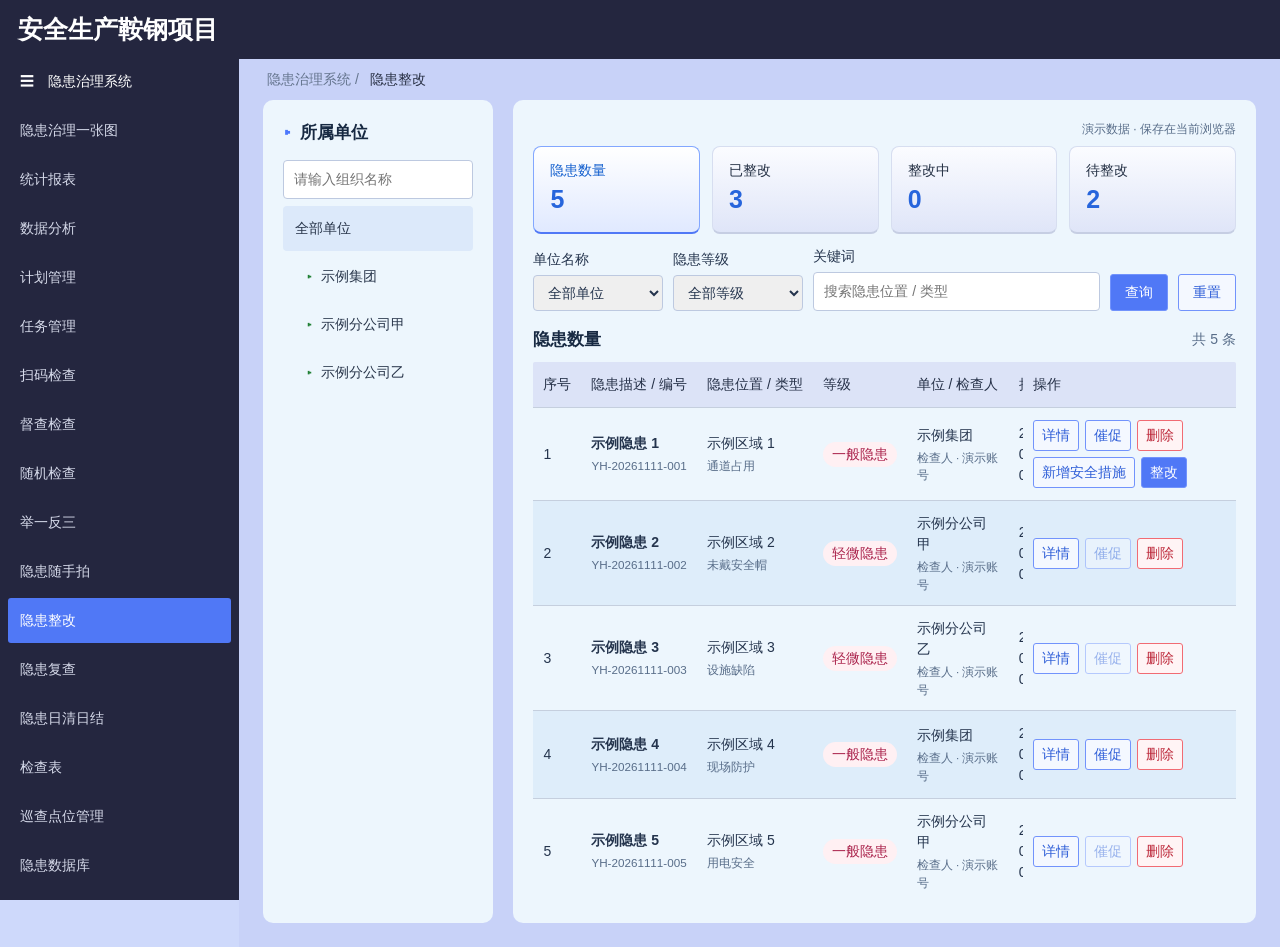
==== rectification/index.html @ 39a8e81f "Publish hazard rectification and review prototype" ====
<!doctype html>
<html lang="zh-CN">
<head>
<meta charset="utf-8">
<meta name="viewport" content="width=device-width, initial-scale=1">
<title>隐患整改与复查 · 安全生产鞍钢项目</title>
<link rel="stylesheet" href="style.css">
<link rel="stylesheet" href="hazard.css">
<script type="module" src="hazard.js"></script>
</head>
<body>
<header><strong>安全生产鞍钢项目</strong></header>
<aside aria-label="系统菜单">
  <div class="system">☰　隐患治理系统</div>
  <span>隐患治理一张图</span><span>统计报表</span><span>数据分析</span><span>计划管理</span>
  <span>任务管理</span><span>扫码检查</span><span>督查检查</span><span>随机检查</span>
  <span>举一反三</span><span>隐患随手拍</span>
  <a id="fixMenu" href="hazard.html">隐患整改</a>
  <a id="reviewMenu" href="hazard-review.html">隐患复查</a>
  <span>隐患日清日结</span><span>检查表</span><span>巡查点位管理</span><span>隐患数据库</span>
</aside>
<main>
  <div class="crumb">隐患治理系统 / <span id="pageName"></span></div>
  <nav class="mobile-menu" aria-label="隐患治理"><a href="hazard.html">隐患整改</a><a href="hazard-review.html">隐患复查</a></nav>
  <div class="ledger-layout">
  <section class="org-panel" aria-labelledby="orgTitle">
    <h2 id="orgTitle">所属单位</h2>
    <input id="orgSearch" type="search" placeholder="请输入组织名称" aria-label="搜索所属单位">
    <div id="orgList"></div>
  </section>
  <section class="workspace">
    <span id="connection" role="status">正在连接</span>
    <div id="summary" class="summary"></div>
    <form id="filters" class="filters">
      <label>单位名称<select name="unit"><option value="">全部单位</option></select></label>
      <label>隐患等级<select name="level"><option value="">全部等级</option><option>轻微隐患</option><option>一般隐患</option><option>重大隐患</option></select></label>
      <label class="keyword">关键词<input name="keyword" type="search" placeholder="搜索隐患位置 / 类型"></label>
      <button type="submit" class="primary">查询</button><button type="reset">重置</button>
    </form>
    <div class="list-heading"><h2 id="listTitle">待整改</h2><div><button id="batch" hidden>批量复查</button><span id="total"></span></div></div>
    <div id="records" class="table-wrap"></div>
  </section>
  </div>
</main>
<dialog id="editor" aria-labelledby="dialogTitle"><div id="dialogBody"></div></dialog>
<div id="notice" role="status" hidden></div>
</body>
</html>
---- rectification/style.css ----
*{box-sizing:border-box}
body{margin:0;background:#c7d3fa;color:#252941;font:15px/1.5 "PingFang SC","Microsoft YaHei",sans-serif}
header{height:62px;background:#24273f;color:white;display:flex;align-items:center;justify-content:space-between;padding:0 24px}
header strong{font-size:24px}header span{font-size:14px}
aside{position:fixed;inset:62px auto 0 0;width:240px;background:#24273f;color:#d6daea}
aside>*{display:block;padding:13px 20px;color:inherit;text-decoration:none}
aside .system{color:#fff}aside a[aria-current]{background:#4a72fa;color:#fff}
main{margin-left:240px;padding:15px;min-height:calc(100vh - 62px)}
.crumb{color:#536481;margin-bottom:12px}
nav{display:flex;gap:6px}nav button{border-radius:9px 9px 0 0;background:#ebf4ff;color:#273850;padding:9px 20px}
nav button[aria-pressed=true],button.primary{background:#4b70f9;color:#fff}
button{font:inherit;cursor:pointer;border:0;border-radius:4px;padding:7px 14px;background:#eaf0ff;color:#244abc}
button:disabled{opacity:.5;cursor:default}
#content{background:white;padding:24px;min-height:380px}
.toolbar,.actions,.dialog-heading{display:flex;align-items:center;justify-content:space-between;gap:12px}
.toolbar{margin-bottom:20px}.toolbar h1,.dialog-heading h2{font-size:19px;margin:0}
.toolbar p{margin:4px 0 0;color:#566784}
.table-wrap{overflow:auto}table{border-collapse:collapse;width:100%;text-align:left}
th,td{padding:12px 14px}th{background:#b6c7ed;white-space:nowrap}
tbody tr:nth-child(even){background:#e0edfc}.empty{text-align:center;color:#566784;padding:35px}
dialog{width:min(760px,94vw);border:1px solid #e4e8f1;border-radius:6px;padding:20px;color:#303133;max-height:90vh}
.dialog-heading {
  min-height: 50px;
  margin: -20px -20px 16px;
  padding: 0 12px 0 20px;
  border-bottom: 1px solid #e4e8f1;
}
.dialog-heading h2 { font-size: 16px; font-weight: 600; }
.dialog-heading .dialog-close {
  display: grid;
  place-items: center;
  flex: 0 0 32px;
  width: 32px;
  height: 32px;
  padding: 0;
  background: transparent;
  color: #60656f;
  font-size: 22px;
  line-height: 1;
}
.dialog-heading .dialog-close:hover { background: #edf2ff; color: #4b70f9; }
.dialog-heading .dialog-close:focus-visible { outline: 2px solid #4b70f9; outline-offset: 1px; }
dialog::backdrop{background:#161e3d80}
form{margin-top:18px}
.fields{display:grid;grid-template-columns:1fr 1fr;gap:14px}
label{display:grid;gap:5px}label.full{grid-column:1/-1}
input,select{width:100%;min-width:0;padding:8px 10px;border:1px solid #bdc9e0;border-radius:4px;font:inherit;color:inherit}
.lookup{display:flex;gap:8px}.lookup button{white-space:nowrap}
.actions{justify-content:flex-end;margin-top:20px}
.hint{color:#566784}.error{color:#b52222}
.card{margin-top:16px;border:2px solid #207ba5;overflow-wrap:anywhere}
.card h3{margin:0;padding:14px;text-align:center;font-size:22px}
.card-grid{display:grid;grid-template-columns:1fr 100px 1.5fr;border-block:1px solid #207ba5}
.card-grid>div,.card p{padding:12px;margin:0}.card-grid>div+div{border-left:1px solid #207ba5}
.photo{display:grid;place-items:center;background:#edf5fb;color:#546780;text-align:center}
dt{color:#546780;font-size:13px}dd{margin:3px 0 9px;font-weight:600}
#notice{position:fixed;bottom:22px;right:22px;background:#174e3e;color:white;padding:10px 16px;border-radius:5px}
@media(max-width:760px){aside{width:142px}aside>*{padding:10px}main{margin-left:142px}#content{padding:12px}.toolbar{align-items:flex-start;flex-wrap:wrap}.fields{grid-template-columns:1fr}}
@media print{body>*:not(dialog),dialog button,.dialog-heading,.actions{display:none!important}dialog{position:static;width:100%;max-width:none;border:0;margin:0;padding:0}dialog::backdrop{background:transparent}}
.card-filters { display: flex; flex-wrap: wrap; gap: 12px; align-items: flex-end; margin: 0 0 18px; }
.card-filters input { min-width: 235px; }
.card-filters select { min-width: 135px; }
.card { position: relative; }
.electronic-seal {
  position: absolute;
  right: 18px;
  bottom: 12px;
  width: 106px;
  height: 106px;
  border: 3px double #bd2424;
  border-radius: 50%;
  color: #bd2424;
  display: flex;
  flex-direction: column;
  align-items: center;
  justify-content: center;
  padding: 8px;
  text-align: center;
  line-height: 1.1;
  background: #fff8;
  transform: rotate(-12deg);
  pointer-events: none;
}
.electronic-seal span { font-size: 12px; }
.electronic-seal strong { font-size: 27px; margin: 4px 0; }
.card:has(.electronic-seal) p { min-height: 64px; padding-right: 135px; }
@media print {
  .electronic-seal { print-color-adjust: exact; }
  #dialogBody > p { display: none; }
}
.record-actions { min-width: 225px; }
.record-actions button { margin: 2px 4px 2px 0; white-space: nowrap; }
.record-status { display: inline-block; white-space: nowrap; border-radius: 4px; padding: 3px 8px; background: #eef0f5; color: #465268; }
.record-status[data-status="待审核"] { background: #fff0cb; color: #794a08; }
.record-status[data-status="审核驳回"] { background: #fce6e6; color: #a32a32; }
.record-status[data-status="有效"] { background: #def4e9; color: #185b43; }
---- rectification/hazard.css ----
:root{--border:#d7e3f3;--muted:#586d89;--blue:#176be2}
body{background:#ced9fb;color:#24344d;font-size:14px}
aside{width:212px}
main{margin-left:212px;padding:20px 24px}
.workspace{background:#eff7ff;border:1px solid #e7f0ff;border-radius:12px;padding:24px;min-height:calc(100vh - 138px)}
.heading,.list-heading{display:flex;align-items:center;justify-content:space-between;gap:12px}
.heading{margin-bottom:20px}
h1,h2,h3{margin:0;color:#172942}h1{font-size:23px}h2{font-size:17px}h3{font-size:15px}
#connection{font-size:13px;color:var(--muted);text-align:right}
#stages{border-bottom:1px solid var(--border)}
#stages button{background:transparent;border-radius:0;border-bottom:3px solid transparent}
#stages button[aria-pressed=true]{color:var(--blue);border-color:var(--blue);font-weight:600}
.summary{display:grid;grid-template-columns:repeat(2,minmax(0,1fr));gap:14px;margin:18px 0}
.metric{text-align:left;background:white;border:1px solid var(--border);border-top:3px solid #98b8e9;border-radius:8px;color:#435c7e;padding:13px 16px}
.metric[aria-pressed=true]{border-color:#81adf8;border-top-color:var(--blue);background:#f7fbff;color:#135fce}
.metric strong{display:block;font-size:25px;color:#213d66}
.filters{display:flex;flex-wrap:wrap;gap:12px;align-items:end;background:white;border:1px solid var(--border);border-radius:8px;padding:14px;margin:0}
.filters label{min-width:130px}.filters .keyword{flex:1;min-width:165px}
.list-heading{margin:20px 0 12px}.list-heading>div{display:flex;align-items:center;gap:12px;color:var(--muted)}
.table-wrap{border:1px solid var(--border);border-radius:8px;background:white}
th{background:#e1e9fb;color:#425c82;font-weight:500}
td{border-bottom:1px solid #e7eef8}tr:last-child td{border-bottom:0}
td,th{padding:12px}td small{display:block;color:var(--muted);margin-top:3px}
.row-actions{display:flex;flex-wrap:wrap;gap:6px}.row-actions button{padding:4px 8px;white-space:nowrap}.orange{color:#a65100;background:#fff0df}
.pill{display:inline-block;padding:2px 9px;border-radius:20px;background:#e7f0ff;color:#165fb9;white-space:nowrap}
.level{background:#fff0f3;color:#aa224b}.done{background:#e5f8ed;color:#146543}
button.primary{background:linear-gradient(100deg,#0879ff,#6354ef)}
button:focus-visible,input:focus-visible,select:focus-visible,textarea:focus-visible{outline:2px solid var(--blue);outline-offset:2px}
#editor{width:min(650px,100vw);max-width:100vw;height:100dvh;max-height:100dvh;margin:0 0 0 auto;border:0;border-radius:0;padding:0}
.dialog-heading{position:sticky;top:0;background:white;z-index:1;border-bottom:1px solid var(--border);padding:16px 22px}
.drawer-body{padding:18px 22px}.drawer-body form{display:grid;gap:16px}
.context{background:#eff7ff;border-radius:8px;padding:14px;overflow-wrap:anywhere}
.context p{margin:5px 0;color:var(--muted)}
textarea{resize:vertical;min-height:100px;padding:10px;border:1px solid #bdc9e0;border-radius:6px;font:inherit}
.count{text-align:right;color:var(--muted);font-size:12px}
.required{color:#bd2244}fieldset{border:1px solid var(--border);border-radius:6px;margin:0;min-width:0}
input[type=checkbox],input[type=radio]{width:auto;accent-color:var(--blue)}
.people{max-height:235px;overflow:auto}.people label{display:flex;align-items:center;padding:9px;border-bottom:1px solid #e9eef6}.people small{margin-left:auto}
.chips,.photos{display:flex;flex-wrap:wrap;gap:8px;margin-top:6px}.chips span{padding:4px 8px;background:#edf3ff;border-radius:6px}
.photos img{width:90px;height:68px;object-fit:cover;border-radius:6px}
.history{padding-left:20px;overflow-wrap:anywhere}.history li{margin-bottom:12px;white-space:pre-wrap}
[hidden]{display:none!important}
@media(max-width:600px){
  header{height:48px;padding:0 14px;background:#2864f7}header strong{font-size:16px}header span{font-size:12px}
  aside,.crumb{display:none}main{margin:0;padding:0}.workspace{padding:14px;border:0;border-radius:0}
  h1{font-size:18px}.heading{margin-bottom:12px}.filters label{min-width:120px;flex:1}
  table,tbody,tr,td{display:block}thead{display:none}.table-wrap{background:transparent;border:0}
  tbody tr{margin-bottom:10px;padding:8px 12px;background:white!important;border:1px solid var(--border);border-radius:8px}
  td{border:0;padding:3px 0}td[data-label]::before{content:attr(data-label) '　';color:var(--muted)}
  td:first-child small{display:inline;margin-left:8px}.row-actions{justify-content:flex-end;margin-top:6px}
}

/* Ledger layout follows the existing PC hazard management screen. */
header{height:59px;background:#24263f;padding-inline:18px 34px}
header strong{font-size:25px;font-weight:800}
aside{inset:59px auto 0 0;width:239px;overflow:auto;background:#24263f;padding:0 8px}
aside>*{padding:12px 12px;margin-bottom:4px;border-radius:3px}
aside a[aria-current]{background:#5078f6}
main{margin-left:239px;padding:10px 24px 24px;background:#c8d2f8}
.crumb{margin:0 0 10px 4px;color:#65758e}.crumb span{color:#283044;margin-left:7px}
.ledger-layout{display:grid;grid-template-columns:clamp(180px,18vw,323px) minmax(0,1fr);gap:20px}
.org-panel,.workspace{background:#edf6fd;border:0;border-radius:10px;min-height:calc(100vh - 128px)}
.org-panel{padding:20px}.org-panel h2{margin-bottom:14px}
.org-panel h2::before{content:'▸';color:#4d78fc;margin-right:8px}
#orgList{display:grid;gap:3px;margin-top:7px}
#orgList button{text-align:left;background:transparent;color:#28354a;padding:12px}
#orgList button[aria-pressed=true]{background:#dce9fa}
#orgList button:not(:first-child){padding-left:23px}
#orgList button:not(:first-child)::before{content:'▸';color:#238137;margin-right:8px}
.workspace{padding:20px;min-width:0}
#connection{display:block;text-align:right;font-size:12px}
.summary{grid-template-columns:repeat(4,minmax(0,1fr));margin:8px 0 12px;gap:12px}
.summary:has(.metric:nth-child(2):last-child){grid-template-columns:repeat(2,minmax(0,1fr))}
.metric{background:linear-gradient(#fbfcff,#dfe5f8);border:1px solid #d7def0;border-bottom:2px solid #c6cee3;border-radius:8px;color:#243044}
.metric[aria-pressed=true]{background:linear-gradient(#fff,#e0e9ff);border:1px solid #83a7ff;border-bottom:2px solid #5078f6}
.metric strong{color:#2765dc}
.filters{background:transparent;border:0;padding:0;gap:10px}
.filters button,.row-actions button{border:1px solid #7293fc;background:#f4f8ff;color:#305fd8;border-radius:3px}
.filters button.primary,.row-actions button.primary{background:#5078f6;color:white}
.row-actions button.orange{border-color:#d6a15e;color:#934c00;background:#fff6e9}
.list-heading{margin:16px 0 10px}
.table-wrap{border:0;border-radius:2px;background:#edf6fd}
table{min-width:910px}
th{background:#dce3f7;color:#253047;white-space:nowrap}
td,th{border-bottom:1px solid #c5cfde;padding:12px 10px}
td{height:76px}
tbody tr:nth-child(even){background:#deedfa}
th:last-child,td:last-child{position:sticky;right:0;min-width:210px;box-shadow:-4px 0 9px #33465b12}
td:last-child{background:#edf6fd}tr:nth-child(even) td:last-child{background:#deedfa}
.mobile-menu{display:none}
@media(max-width:600px){
  header{padding-inline:12px}header strong{font-size:16px}
  main{margin:0;padding:10px}.ledger-layout{display:block}.org-panel{display:none}
  .mobile-menu{display:flex;gap:8px;margin-bottom:10px}.mobile-menu a{background:#edf6fd;padding:6px 12px;color:#244abc;text-decoration:none;border-radius:4px}
  .workspace{padding:12px}.summary{gap:6px}.metric{padding:8px}.metric strong{font-size:20px}
  table{min-width:0}td{height:auto;border:0}td:last-child{position:static;min-width:0;box-shadow:none;background:transparent!important}
  td:first-child{display:none}
}
@media(min-width:601px) and (max-width:1100px){
  aside{width:147px}aside>*{padding-inline:9px}
  main{margin-left:147px;padding-inline:12px}.ledger-layout{display:block}.org-panel{display:none}
  .workspace{padding:13px}.summary{gap:7px}.metric{padding:8px}
}
.row-actions button:disabled{opacity:.45;cursor:not-allowed}
button.danger,.row-actions button.danger{border:1px solid #f16b73;color:#bd283a;background:#fff4f5}

#editor.assignment-dialog{
  width:min(1434px,calc(100vw - 32px));height:auto;max-height:calc(100dvh - 32px);
  margin:auto;border:1px solid #e0e5ee;border-radius:5px;
}
.assignment-dialog .dialog-heading{padding:16px 24px}
.assignment-dialog .dialog-heading h2::before{content:'▸';color:#5078f6;margin-right:8px}
.assignment-dialog .drawer-body{padding:0}
.assignment-dialog .drawer-body form{margin:0;padding:18px 24px 0;gap:14px}
.selected-people{display:grid;grid-template-columns:auto minmax(0,1fr);align-items:start;gap:12px}
.selected-people>span{padding-top:6px}
.selected-people .chips{border:1px solid #d8deea;border-radius:3px;min-height:34px;padding:4px 8px;margin:0;align-items:center}
.selected-people .chips button{padding:0 4px}
.picker-grid{display:grid;grid-template-columns:minmax(150px,1fr) minmax(0,3fr);gap:10px}
.picker-units,.picker-results{border:1px solid #dddfe6;border-radius:3px;padding:10px;min-width:0}
.picker-units input,.picker-results input[type=search]{height:35px}
.picker-tabs{display:flex;flex-wrap:wrap;margin:10px -10px 4px;background:#f1f3f7}
.picker-tabs button{flex:1;padding:9px 5px;background:transparent;color:#262c35;border-radius:0;border-bottom:2px solid transparent}
.picker-tabs button[aria-pressed=true]{border-color:#24263f;font-weight:700}
#pickerUnits{display:grid;gap:3px}
#pickerUnits button{text-align:left;background:white;color:#2c3749}
#pickerUnits button[aria-pressed=true]{background:#eaf0ff;color:#214ab6}
.picker-results input[type=search]{display:block;width:min(100%,350px);margin:0 0 8px auto}
.picker-table{max-height:42vh;overflow:auto;border:1px solid #e7eaf0}
.picker-table table{display:table;min-width:565px}
.picker-table thead{display:table-header-group;position:sticky;top:0;z-index:1}
.picker-table tbody{display:table-row-group}
.picker-table tr{display:table-row}
.picker-table th,.picker-table td{display:table-cell;height:auto;padding:9px 10px;border-bottom:1px solid #e7eaf0}
.picker-table th{background:#ebeff5}
.picker-table th:last-child,.picker-table td:last-child{position:static;min-width:80px;box-shadow:none}
.picker-table tbody tr:nth-child(even),.picker-table td:last-child{background:#f7f8fb}
#pickerCount{text-align:right;margin:8px 0;color:#58677e}
.assignment-dialog .actions{position:sticky;bottom:0;background:white;border-top:1px solid #e8ebf2;margin:0 -24px;padding:10px 24px}
@media(max-width:600px){
  .picker-grid{grid-template-columns:1fr}
  .picker-units{max-height:180px;overflow:auto}
  .picker-table{max-height:30vh}
}
.scope{
  display:flex;align-items:end;gap:2px;margin:4px 0 12px;
}
.scope [role=tab]{
  --tab-fill:#edf6fd;
  position:relative;isolation:isolate;min-width:118px;min-height:38px;
  padding:7px 21px;background:transparent;color:#172333;
  border-radius:0;font-size:15px;white-space:nowrap;
}
.scope [role=tab]::before{
  content:"";position:absolute;inset:0;z-index:-1;
  background:var(--tab-fill);
  clip-path:polygon(0 100%,8% 15%,10% 5%,14% 0,86% 0,90% 5%,92% 15%,100% 100%);
}
.scope [aria-selected=false]::before{
  background:linear-gradient(72deg,var(--tab-fill) 87%,#d4e0eb);
}
.scope [aria-selected=false]:hover{--tab-fill:#e1ecff;color:#244fbc}
.scope [aria-selected=true]{--tab-fill:#5078f6;color:#fff;font-weight:600}
.scope [role=tab]:focus-visible{outline:2px solid #2952d0;outline-offset:1px}
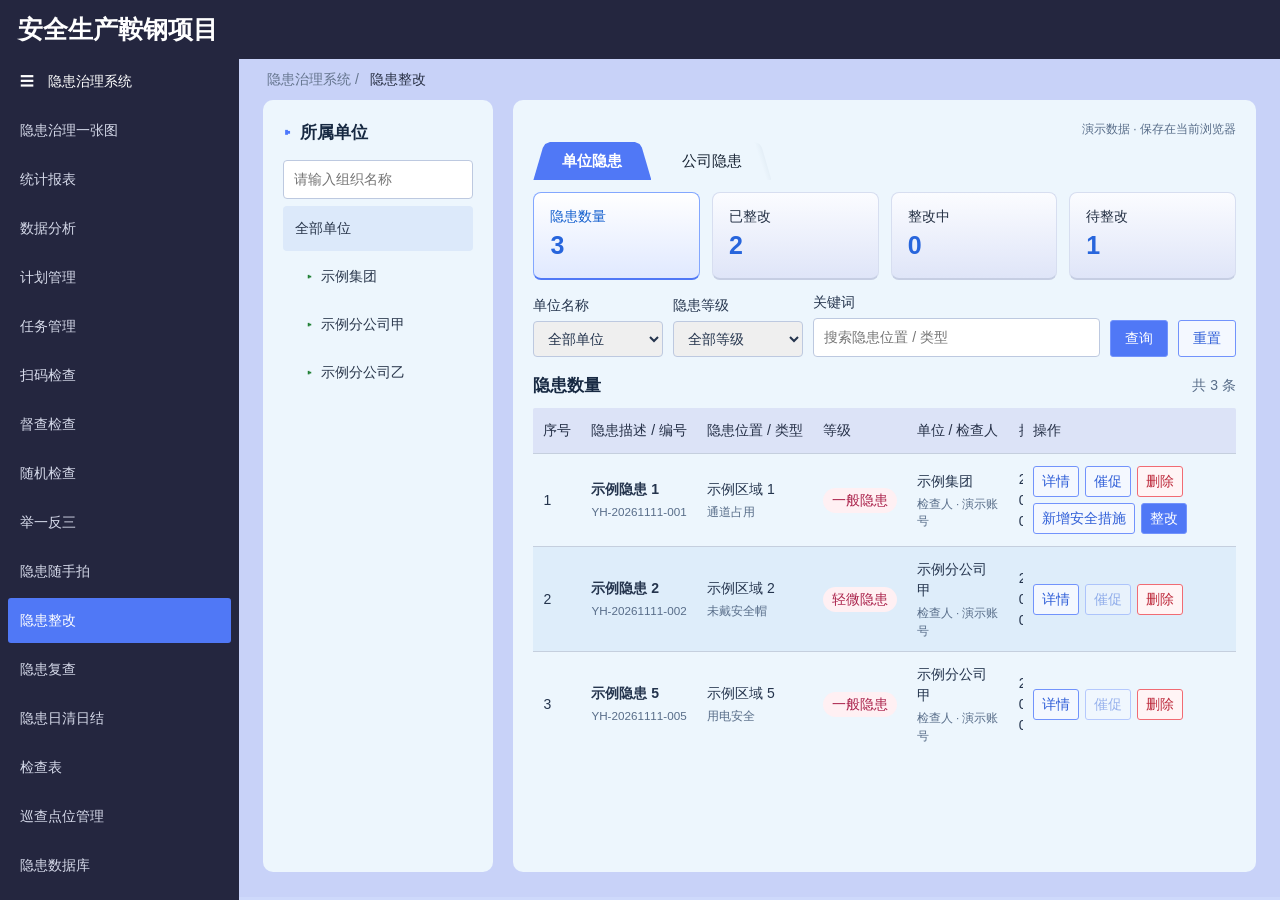
==== commit 5c3830aa: "Restore unit and company hazard tabs" ====
--- a/rectification/index.html
+++ b/rectification/index.html
@@ -30,6 +30,11 @@
   </section>
   <section class="workspace">
     <span id="connection" role="status">正在连接</span>
+    <div id="hazardScope" class="scope" role="tablist" aria-label="隐患层级">
+      <button id="scope-unit" type="button" role="tab" data-scope="unit" aria-selected="true" aria-controls="rectificationPanel">单位隐患</button>
+      <button id="scope-company" type="button" role="tab" data-scope="company" aria-selected="false" aria-controls="rectificationPanel" tabindex="-1">公司隐患</button>
+    </div>
+    <div id="rectificationPanel" role="tabpanel" aria-labelledby="scope-unit">
     <div id="summary" class="summary"></div>
     <form id="filters" class="filters">
       <label>单位名称<select name="unit"><option value="">全部单位</option></select></label>
@@ -39,6 +44,7 @@
     </form>
     <div class="list-heading"><h2 id="listTitle">待整改</h2><div><button id="batch" hidden>批量复查</button><span id="total"></span></div></div>
     <div id="records" class="table-wrap"></div>
+    </div>
   </section>
   </div>
 </main>
--- a/rectification/hazard.css
+++ b/rectification/hazard.css
@@ -162,3 +162,34 @@
 .scope [aria-selected=false]:hover{--tab-fill:#e1ecff;color:#244fbc}
 .scope [aria-selected=true]{--tab-fill:#5078f6;color:#fff;font-weight:600}
 .scope [role=tab]:focus-visible{outline:2px solid #2952d0;outline-offset:1px}
+
+#editor.delete-dialog{
+  width:min(450px,calc(100vw - 32px));height:auto;margin:auto;border-radius:5px;
+  box-shadow:0 12px 36px #15243b35;
+}
+#editor.delete-dialog::backdrop{background:#0006}
+.delete-dialog .dialog-heading{border:0;padding:16px 24px 0 28px}
+.delete-dialog h2{display:flex;align-items:center;gap:7px;color:#202428}
+.delete-warning{
+  display:inline-grid;place-items:center;width:23px;height:23px;
+  border-radius:50%;background:#e6a23c;color:white;font-size:16px;
+}
+.delete-dialog .dialog-heading button{background:transparent;color:#666;padding:3px 5px}
+.delete-dialog .drawer-body{padding:10px 24px 20px 28px}
+.delete-dialog .drawer-body form{margin:0;gap:0}
+.delete-dialog p{margin:0 0 16px;color:#30343a}
+.delete-dialog .error:empty{display:none}
+.delete-dialog .actions{margin:0;gap:10px}
+.delete-dialog .actions [data-close]{background:white;color:#30343a;border:1px solid #dcdfe6}
+.delete-dialog .actions .primary{background:#5078f6;border:1px solid #5078f6}
+
+#notice[data-tone="success"],#notice[data-tone="error"]{
+  inset:20px auto auto 50%;transform:translateX(-50%);z-index:10;
+  display:flex;align-items:center;gap:9px;background:#f0f9eb;color:#42722c;
+  border:1px solid #e1f3d8;
+}
+#notice[data-tone="success"]::before{
+  content:"✓";display:grid;place-items:center;width:16px;height:16px;
+  border-radius:50%;background:#67a747;color:white;font-size:11px;
+}
+#notice[data-tone="error"]{background:#fef0f0;color:#a42828;border-color:#fde2e2}
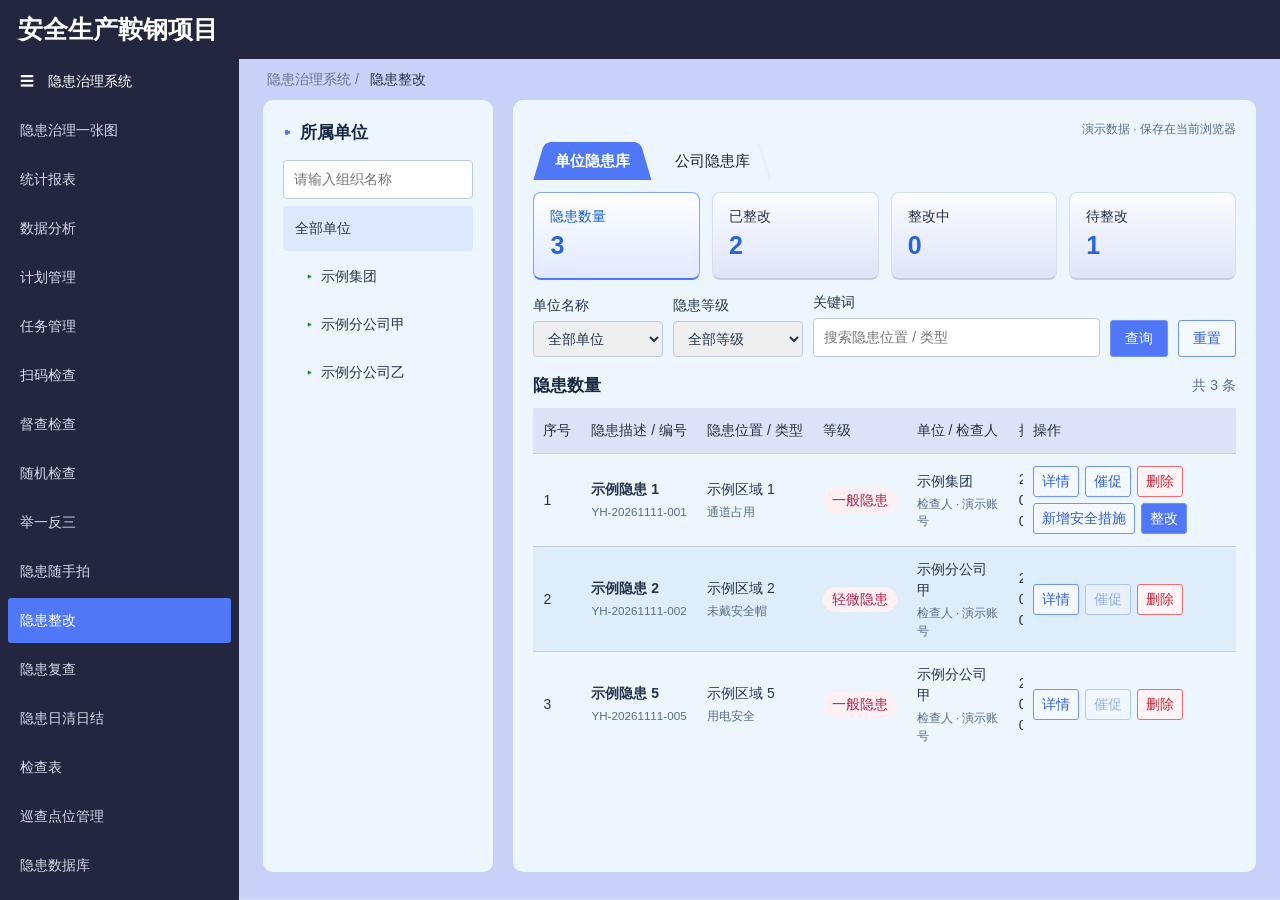
==== commit aac319f5: "Name both hazard library tabs and refresh assets" ====
--- a/rectification/index.html
+++ b/rectification/index.html
@@ -5,8 +5,8 @@
 <meta name="viewport" content="width=device-width, initial-scale=1">
 <title>隐患整改与复查 · 安全生产鞍钢项目</title>
 <link rel="stylesheet" href="style.css">
-<link rel="stylesheet" href="hazard.css">
-<script type="module" src="hazard.js"></script>
+<link rel="stylesheet" href="hazard.css?v=library-tabs">
+<script type="module" src="hazard.js?v=library-tabs"></script>
 </head>
 <body>
 <header><strong>安全生产鞍钢项目</strong></header>
@@ -31,8 +31,8 @@
   <section class="workspace">
     <span id="connection" role="status">正在连接</span>
     <div id="hazardScope" class="scope" role="tablist" aria-label="隐患层级">
-      <button id="scope-unit" type="button" role="tab" data-scope="unit" aria-selected="true" aria-controls="rectificationPanel">单位隐患</button>
-      <button id="scope-company" type="button" role="tab" data-scope="company" aria-selected="false" aria-controls="rectificationPanel" tabindex="-1">公司隐患</button>
+      <button id="scope-unit" type="button" role="tab" data-scope="unit" aria-selected="true" aria-controls="rectificationPanel">单位隐患库</button>
+      <button id="scope-company" type="button" role="tab" data-scope="company" aria-selected="false" aria-controls="rectificationPanel" tabindex="-1">公司隐患库</button>
     </div>
     <div id="rectificationPanel" role="tabpanel" aria-labelledby="scope-unit">
     <div id="summary" class="summary"></div>
